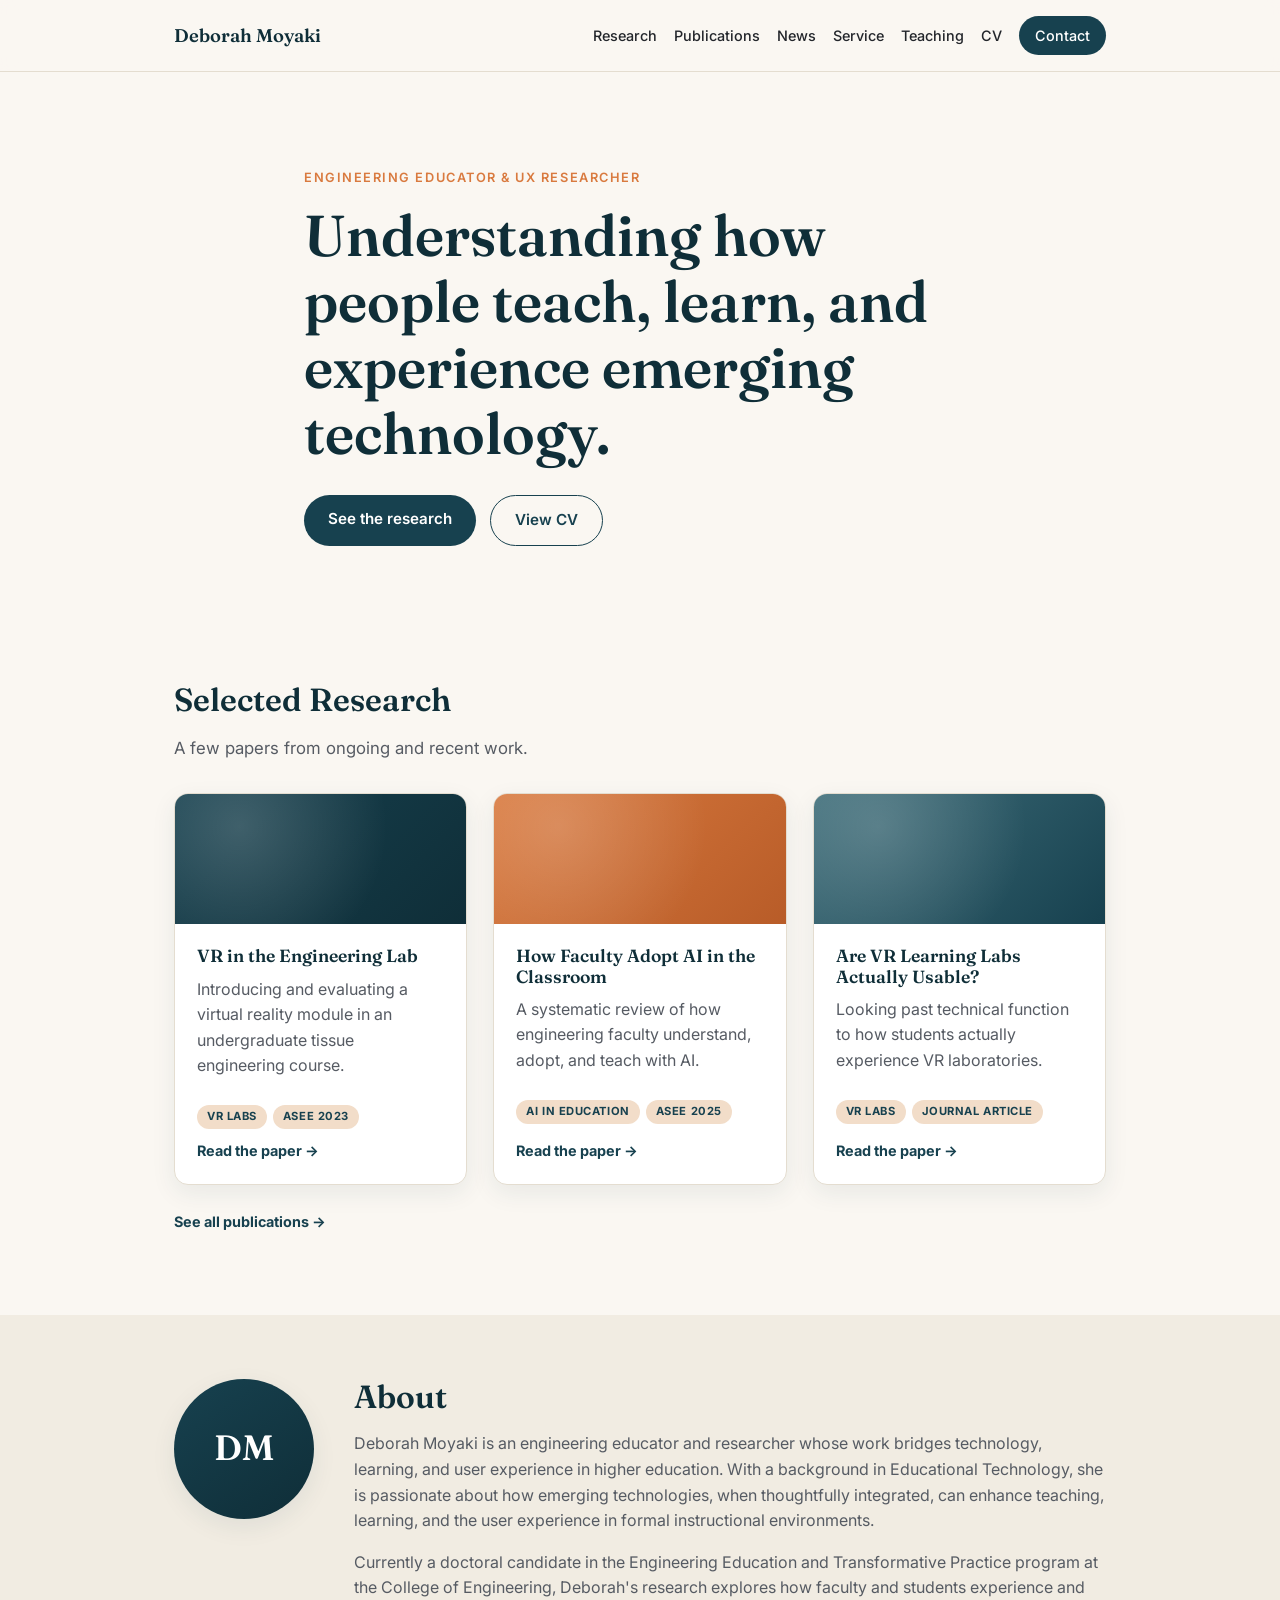
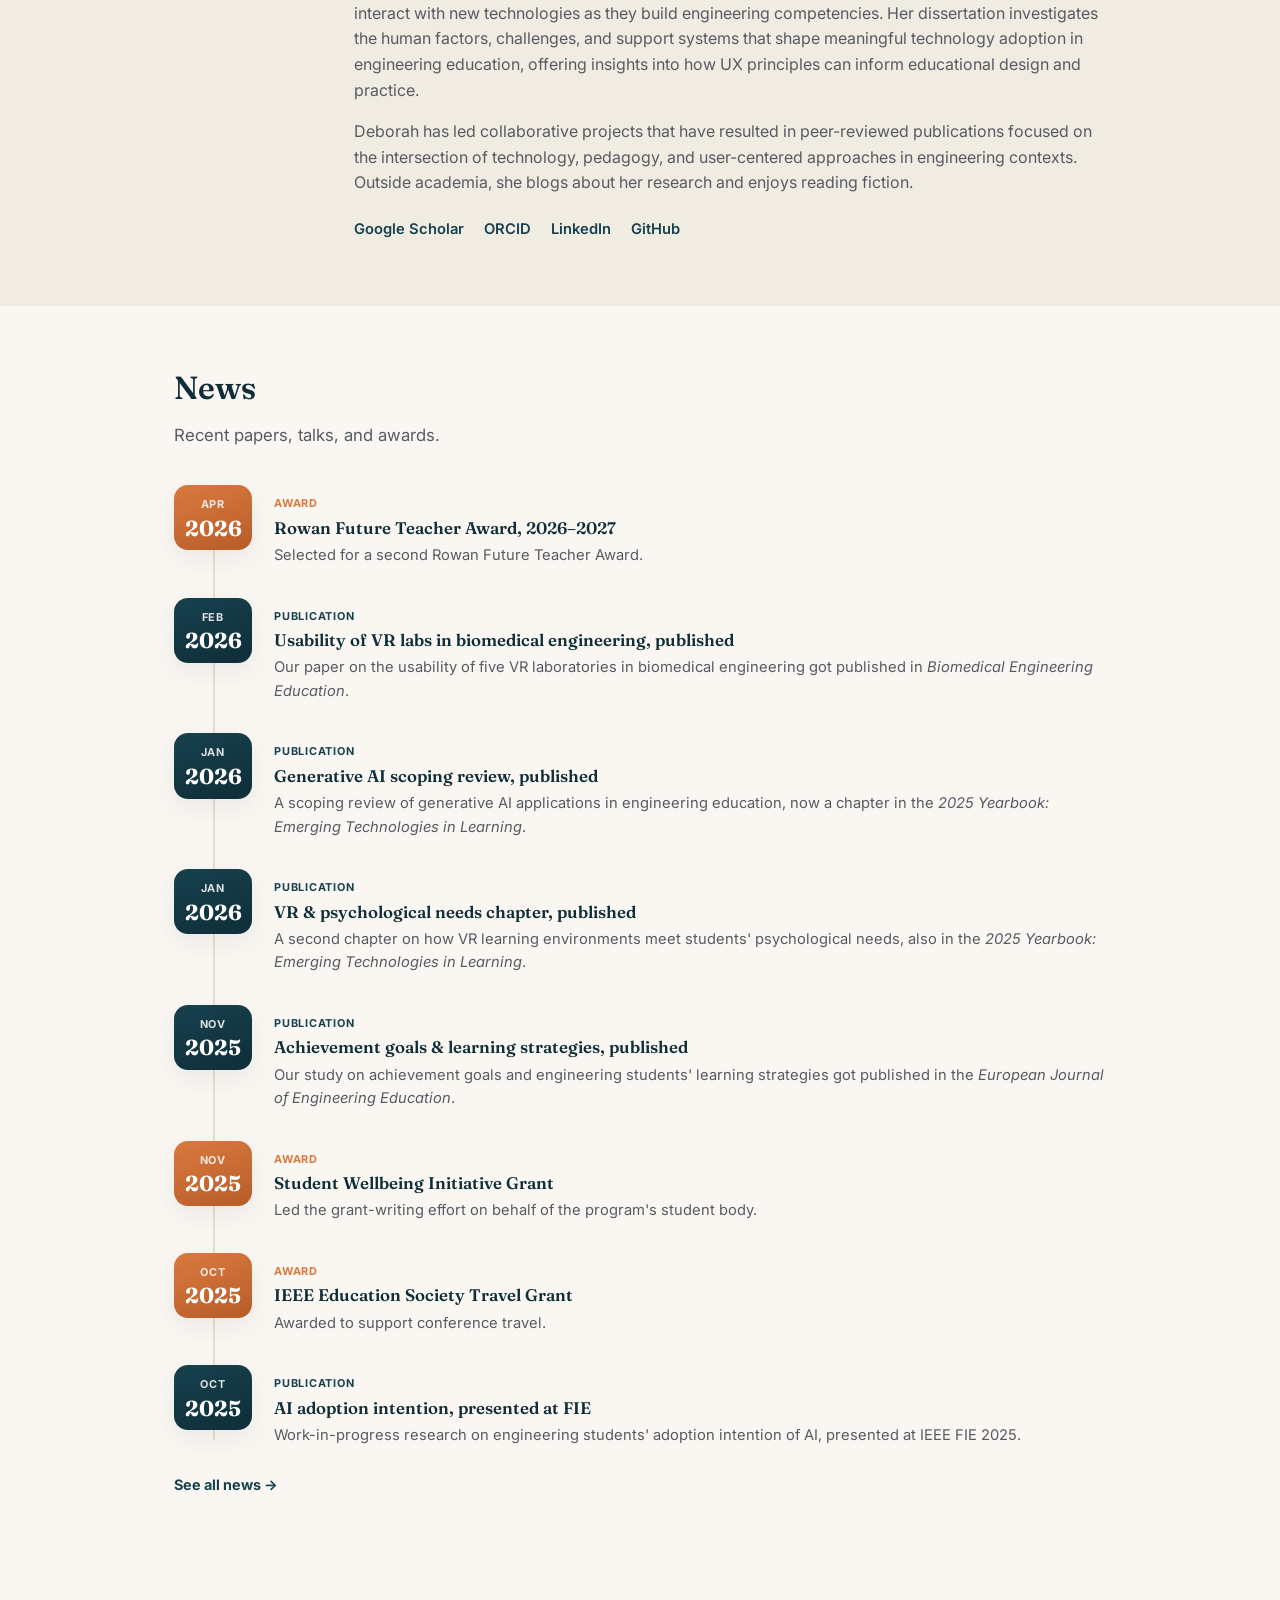
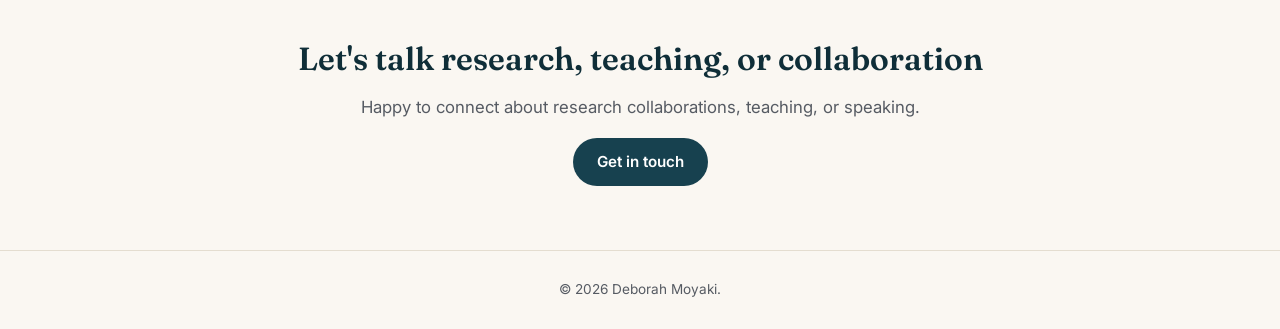
==== index.html @ 632695a2 "webpage" ====
<!DOCTYPE html>
<html lang="en">
<head>
<meta charset="UTF-8">
<meta name="viewport" content="width=device-width, initial-scale=1.0">
<title>Deborah Moyaki: Engineering Educator &amp; UX Researcher</title>
<meta name="description" content="Deborah Moyaki, engineering educator and researcher studying how people learn, teach, and experience technology in engineering education.">
<link rel="icon" href="data:,">
<link rel="preconnect" href="https://fonts.googleapis.com">
<link rel="preconnect" href="https://fonts.gstatic.com" crossorigin>
<link href="https://fonts.googleapis.com/css2?family=Fraunces:opsz,wght@9..144,400;9..144,500;9..144,600;9..144,700&family=Inter:wght@400;500;600&display=swap" rel="stylesheet">
<link rel="stylesheet" href="/assets/css/style.css">
</head>
<body>

<a class="skip-link" href="#main">Skip to content</a>
<div id="site-header"></div>

<main id="main">

  <section class="hero">
    <div class="wrap hero-inner">
      <p class="eyebrow">Engineering Educator &amp; UX Researcher</p>
      <h1>Understanding how people teach, learn, and experience emerging technology.</h1>
      <div class="hero-actions">
        <a class="btn btn-primary" href="/research.html">See the research</a>
        <a class="btn btn-ghost" href="/cv.html">View CV</a>
      </div>
    </div>
  </section>

  <section class="section">
    <div class="wrap">
      <h2>Selected Research</h2>
      <p class="section-lede">A few papers from ongoing and recent work.</p>
      <div class="case-grid">

        <article class="case-card" style="--cover-gradient: linear-gradient(135deg, #17414f, #0f2e38);">
          <div class="case-cover"></div>
          <div class="case-body">
            <h3>VR in the Engineering Lab</h3>
            <p>Introducing and evaluating a virtual reality module in an undergraduate tissue engineering course.</p>
            <div class="case-tags"><span class="case-tag">VR Labs</span><span class="case-tag">ASEE 2023</span></div>
            <a class="case-link" href="https://nemo.asee.org/public/conferences/327/papers/37295/view" target="_blank" rel="noopener">Read the paper &rarr;</a>
          </div>
        </article>

        <article class="case-card" style="--cover-gradient: linear-gradient(135deg, #d97a3f, #b85c28);">
          <div class="case-cover"></div>
          <div class="case-body">
            <h3>How Faculty Adopt AI in the Classroom</h3>
            <p>A systematic review of how engineering faculty understand, adopt, and teach with AI.</p>
            <div class="case-tags"><span class="case-tag">AI in Education</span><span class="case-tag">ASEE 2025</span></div>
            <a class="case-link" href="https://peer.asee.org/systematic-review-of-faculty-adoption-and-implementation-of-artificial-intelligence-in-engineering-education" target="_blank" rel="noopener">Read the paper &rarr;</a>
          </div>
        </article>

        <article class="case-card" style="--cover-gradient: linear-gradient(135deg, #3f6e7a, #17414f);">
          <div class="case-cover"></div>
          <div class="case-body">
            <h3>Are VR Learning Labs Actually Usable?</h3>
            <p>Looking past technical function to how students actually experience VR laboratories.</p>
            <div class="case-tags"><span class="case-tag">VR Labs</span><span class="case-tag">Journal Article</span></div>
            <a class="case-link" href="https://link.springer.com/article/10.1007/s43683-025-00210-9" target="_blank" rel="noopener">Read the paper &rarr;</a>
          </div>
        </article>

      </div>
      <p style="margin-top: 24px;"><a class="case-link" href="/publications.html">See all publications &rarr;</a></p>
    </div>
  </section>

  <section class="section section-alt">
    <div class="wrap about-grid">
      <div class="avatar" aria-hidden="true">DM</div>
      <div>
        <h2>About</h2>
        <p>
          Deborah Moyaki is an engineering educator and researcher whose work bridges technology,
          learning, and user experience in higher education. With a background in Educational
          Technology, she is passionate about how emerging technologies, when thoughtfully
          integrated, can enhance teaching, learning, and the user experience in formal
          instructional environments.
        </p>
        <p>
          Currently a doctoral candidate in the Engineering Education and Transformative Practice
          program at the College of Engineering, Deborah's research explores how faculty and
          students experience and interact with new technologies as they build engineering
          competencies. Her dissertation investigates the human factors, challenges, and support
          systems that shape meaningful technology adoption in engineering education, offering
          insights into how UX principles can inform educational design and practice.
        </p>
        <p>
          Deborah has led collaborative projects that have resulted in peer-reviewed publications
          focused on the intersection of technology, pedagogy, and user-centered approaches in
          engineering contexts. Outside academia, she blogs about her research and enjoys reading
          fiction.
        </p>
        <ul class="link-row">
          <li><a href="#">Google Scholar</a></li>
          <li><a href="#">ORCID</a></li>
          <li><a href="#">LinkedIn</a></li>
          <li><a href="#">GitHub</a></li>
        </ul>
      </div>
    </div>
  </section>

  <section class="section">
    <div class="wrap">
      <h2>News</h2>
      <p class="section-lede">Recent papers, talks, and awards.</p>
      <div class="news-feed">

        <div class="news-item is-award">
          <div class="news-date-badge is-award"><span class="nd-month">Apr</span><span class="nd-year">2026</span></div>
          <div class="news-item-body">
            <span class="news-item-type">Award</span>
            <h3>Rowan Future Teacher Award, 2026–2027</h3>
            <p>Selected for a second Rowan Future Teacher Award.</p>
          </div>
        </div>

        <div class="news-item">
          <div class="news-date-badge"><span class="nd-month">Feb</span><span class="nd-year">2026</span></div>
          <div class="news-item-body">
            <span class="news-item-type">Publication</span>
            <h3>Usability of VR labs in biomedical engineering, published</h3>
            <p>Our paper on the usability of five VR laboratories in biomedical engineering got published in <em>Biomedical Engineering Education</em>.</p>
          </div>
        </div>

        <div class="news-item">
          <div class="news-date-badge"><span class="nd-month">Jan</span><span class="nd-year">2026</span></div>
          <div class="news-item-body">
            <span class="news-item-type">Publication</span>
            <h3>Generative AI scoping review, published</h3>
            <p>A scoping review of generative AI applications in engineering education, now a chapter in the <em>2025 Yearbook: Emerging Technologies in Learning</em>.</p>
          </div>
        </div>

        <div class="news-item">
          <div class="news-date-badge"><span class="nd-month">Jan</span><span class="nd-year">2026</span></div>
          <div class="news-item-body">
            <span class="news-item-type">Publication</span>
            <h3>VR &amp; psychological needs chapter, published</h3>
            <p>A second chapter on how VR learning environments meet students' psychological needs, also in the <em>2025 Yearbook: Emerging Technologies in Learning</em>.</p>
          </div>
        </div>

        <div class="news-item">
          <div class="news-date-badge"><span class="nd-month">Nov</span><span class="nd-year">2025</span></div>
          <div class="news-item-body">
            <span class="news-item-type">Publication</span>
            <h3>Achievement goals &amp; learning strategies, published</h3>
            <p>Our study on achievement goals and engineering students' learning strategies got published in the <em>European Journal of Engineering Education</em>.</p>
          </div>
        </div>

        <div class="news-item is-award">
          <div class="news-date-badge is-award"><span class="nd-month">Nov</span><span class="nd-year">2025</span></div>
          <div class="news-item-body">
            <span class="news-item-type">Award</span>
            <h3>Student Wellbeing Initiative Grant</h3>
            <p>Led the grant-writing effort on behalf of the program's student body.</p>
          </div>
        </div>

        <div class="news-item is-award">
          <div class="news-date-badge is-award"><span class="nd-month">Oct</span><span class="nd-year">2025</span></div>
          <div class="news-item-body">
            <span class="news-item-type">Award</span>
            <h3>IEEE Education Society Travel Grant</h3>
            <p>Awarded to support conference travel.</p>
          </div>
        </div>

        <div class="news-item">
          <div class="news-date-badge"><span class="nd-month">Oct</span><span class="nd-year">2025</span></div>
          <div class="news-item-body">
            <span class="news-item-type">Publication</span>
            <h3>AI adoption intention, presented at FIE</h3>
            <p>Work-in-progress research on engineering students' adoption intention of AI, presented at IEEE FIE 2025.</p>
          </div>
        </div>

      </div>
      <p style="margin-top: 24px;"><a class="case-link" href="/news.html">See all news &rarr;</a></p>
    </div>
  </section>

  <section class="section contact-section">
    <div class="wrap">
      <h2>Let's talk research, teaching, or collaboration</h2>
      <p class="section-lede">Happy to connect about research collaborations, teaching, or speaking.</p>
      <a class="btn btn-primary" href="/contact.html">Get in touch</a>
    </div>
  </section>

</main>

<div id="site-footer"></div>
<script src="/assets/js/main.js"></script>
</body>
</html>
---- assets/css/style.css ----
/* ---------- Tokens ---------- */
:root {
  --ink: #23262b;
  --ink-soft: #565b63;
  --paper: #faf7f2;
  --paper-alt: #f1ece2;
  --line: #e4ddd0;
  --teal: #17414f;
  --teal-deep: #0f2e38;
  --amber: #d97a3f;
  --amber-soft: #f2ddc9;
  --radius: 14px;
  --shadow: 0 8px 24px rgba(23, 65, 79, 0.08);
  --max: 980px;
  --serif: "Fraunces", Georgia, serif;
  --sans: "Inter", -apple-system, BlinkMacSystemFont, "Segoe UI", sans-serif;
}

* { box-sizing: border-box; }
html { scroll-behavior: smooth; }

body {
  margin: 0;
  font-family: var(--sans);
  color: var(--ink);
  background: var(--paper);
  line-height: 1.6;
  -webkit-font-smoothing: antialiased;
}

h1, h2, h3 { font-family: var(--serif); font-weight: 600; line-height: 1.15; margin: 0 0 0.5em; color: var(--teal-deep); }
h2 { font-size: clamp(1.6rem, 2.5vw, 2.1rem); }
h3 { font-size: 1.15rem; }
p { margin: 0 0 1em; color: var(--ink-soft); }
a { color: var(--teal); text-decoration: none; }
a:hover { color: var(--amber); }
code { background: var(--paper-alt); padding: 0.15em 0.4em; border-radius: 4px; font-size: 0.9em; }

.wrap { max-width: var(--max); margin: 0 auto; padding: 0 24px; }

.skip-link {
  position: absolute; left: -999px; top: 0;
  background: var(--teal); color: #fff; padding: 10px 16px; border-radius: 0 0 8px 0; z-index: 200;
}
.skip-link:focus { left: 0; }

/* ---------- Header ---------- */
.site-header {
  position: sticky; top: 0; z-index: 100;
  background: rgba(250, 247, 242, 0.9);
  backdrop-filter: blur(8px);
  border-bottom: 1px solid var(--line);
}
.header-inner { display: flex; align-items: center; justify-content: space-between; padding: 16px 24px; }
.brand { font-family: var(--serif); font-weight: 600; font-size: 1.15rem; color: var(--teal-deep); }
.site-nav { display: flex; align-items: center; gap: 17px; }
.site-nav a { font-size: 0.9rem; color: var(--ink); font-weight: 500; white-space: nowrap; }
.site-nav a:hover { color: var(--amber); }
.nav-cta {
  background: var(--teal); color: #fff !important; padding: 8px 16px; border-radius: 999px;
}
.nav-cta:hover { background: var(--amber); }

.nav-toggle {
  display: none; flex-direction: column; justify-content: center; gap: 5px;
  width: 38px; height: 38px; background: none; border: none; cursor: pointer;
}
.nav-toggle span { display: block; width: 100%; height: 2px; background: var(--teal-deep); border-radius: 2px; }

/* ---------- Hero ---------- */
.hero { padding: 96px 0 72px; }
.hero-inner { max-width: 720px; }
.eyebrow {
  text-transform: uppercase; letter-spacing: 0.12em; font-size: 0.8rem; font-weight: 600;
  color: var(--amber); margin: 0 0 14px;
}
.hero h1 { font-size: clamp(2.4rem, 6vw, 3.6rem); margin-bottom: 18px; }
.hero-lede { font-size: 1.15rem; max-width: 60ch; }
.hero-actions { display: flex; gap: 14px; margin-top: 28px; flex-wrap: wrap; }

.btn {
  display: inline-block; padding: 12px 24px; border-radius: 999px; font-weight: 600;
  font-size: 0.95rem; transition: transform 0.15s ease, background 0.15s ease, color 0.15s ease;
}
.btn-primary { background: var(--teal); color: #fff !important; }
.btn-primary:hover { background: var(--amber); transform: translateY(-1px); }
.btn-ghost { border: 1.5px solid var(--teal); color: var(--teal) !important; }
.btn-ghost:hover { background: var(--teal); color: #fff !important; }

/* ---------- Sections ---------- */
.section { padding: 64px 0; }
.section-alt { background: var(--paper-alt); }
.section-lede { max-width: 60ch; font-size: 1.05rem; }

.about-grid { display: grid; grid-template-columns: 140px 1fr; gap: 40px; align-items: start; }
.avatar {
  width: 140px; height: 140px; border-radius: 50%;
  background: linear-gradient(145deg, var(--teal), var(--teal-deep));
  color: #fff; font-family: var(--serif); font-size: 2.2rem; font-weight: 600;
  display: flex; align-items: center; justify-content: center;
  box-shadow: var(--shadow);
}
.link-row { list-style: none; padding: 0; margin: 20px 0 0; display: flex; gap: 20px; flex-wrap: wrap; }
.link-row a { font-weight: 600; font-size: 0.92rem; }

.card-grid {
  display: grid; grid-template-columns: repeat(auto-fit, minmax(230px, 1fr)); gap: 20px; margin-top: 32px;
}
.card {
  background: #fff; border: 1px solid var(--line); border-radius: var(--radius);
  padding: 24px; box-shadow: var(--shadow);
  opacity: 0; transform: translateY(14px); transition: opacity 0.5s ease, transform 0.5s ease;
}
.card.in-view { opacity: 1; transform: translateY(0); }
.card p { margin-bottom: 0; font-size: 0.95rem; }

/* ---------- Publications (clean, text-first list, grouped by year/type) ---------- */
.scholar-link-bar {
  display: flex; align-items: center; justify-content: space-between; gap: 16px; flex-wrap: wrap;
  background: var(--paper-alt); border-radius: var(--radius); padding: 18px 24px; margin-bottom: 8px;
}
.scholar-link-bar p { margin: 0; font-size: 0.92rem; }

.pub-year { margin-top: 52px; }
.pub-year:first-child { margin-top: 0; }
.pub-year > h2 {
  font-size: 1.5rem; border-bottom: 2px solid var(--line); padding-bottom: 10px; margin-bottom: 6px;
}

.pub-type h3 {
  font-size: 0.82rem; text-transform: uppercase; letter-spacing: 0.07em; color: var(--teal);
  font-family: var(--sans); font-weight: 700; margin: 28px 0 4px;
}

.pub-list { list-style: none; padding: 0; margin: 0; }
.pub-entry { padding: 16px 0; border-bottom: 1px solid var(--line); }
.pub-entry:last-child { border-bottom: none; }
.pub-title { font-weight: 700; color: var(--ink); margin: 0 0 4px; font-size: 1rem; line-height: 1.4; }
.pub-authors { font-size: 0.92rem; color: var(--ink-soft); margin: 0 0 2px; }
.pub-authors strong { color: var(--teal-deep); }
.pub-venue { font-size: 0.9rem; font-style: italic; color: var(--ink-soft); margin: 0 0 10px; }

.read-paper-btn {
  display: inline-flex; align-items: center; gap: 6px; font-size: 0.8rem; font-weight: 700;
  color: var(--teal); border: 1.5px solid var(--teal); border-radius: 999px; padding: 5px 14px 5px 12px;
  transition: background 0.15s ease, color 0.15s ease;
}
.read-paper-btn svg { width: 12px; height: 12px; stroke: currentColor; flex-shrink: 0; }
.read-paper-btn:hover { background: var(--teal); color: #fff !important; }

.news-list { list-style: none; padding: 0; margin: 24px 0 0; display: flex; flex-direction: column; gap: 14px; }
.news-list li { padding-left: 0; color: var(--ink-soft); }
.news-date { font-weight: 700; color: var(--teal); margin-right: 10px; }

/* ---------- Fancy news feed (timeline with date badges) ---------- */
.news-feed { position: relative; display: flex; flex-direction: column; gap: 30px; margin-top: 36px; }
.news-feed::before {
  content: ""; position: absolute; left: 39px; top: 8px; bottom: 8px; width: 2px;
  background: var(--line); z-index: 0;
}
.news-item {
  position: relative; z-index: 1; display: flex; gap: 22px; align-items: flex-start;
  opacity: 0; transform: translateY(14px); transition: opacity 0.5s ease, transform 0.5s ease;
}
.news-item.in-view { opacity: 1; transform: translateY(0); }

.news-date-badge {
  position: relative; z-index: 2; flex: 0 0 auto; width: 78px; text-align: center;
  border-radius: 14px; padding: 11px 4px 10px; box-shadow: var(--shadow);
  background: linear-gradient(160deg, var(--teal), var(--teal-deep));
}
.news-date-badge.is-award { background: linear-gradient(160deg, var(--amber), #b85c28); }
.nd-month {
  display: block; font-family: var(--sans); font-size: 0.68rem; text-transform: uppercase;
  letter-spacing: 0.09em; font-weight: 700; color: rgba(255,255,255,0.85);
}
.nd-year {
  display: block; font-family: var(--serif); font-size: 1.35rem; font-weight: 700;
  line-height: 1.1; margin-top: 3px; color: #fff;
}

.news-item-body { padding-top: 4px; }
.news-item-type {
  display: inline-block; font-size: 0.68rem; text-transform: uppercase; letter-spacing: 0.07em;
  font-weight: 700; margin-bottom: 6px; color: var(--teal);
}
.news-item.is-award .news-item-type { color: var(--amber); }
.news-item-body h3 { margin: 0 0 6px; font-size: 1.05rem; }
.news-item-body p { margin: 0; font-size: 0.92rem; }

@media (max-width: 560px) {
  .news-feed::before { left: 29px; }
  .news-date-badge { width: 58px; padding: 8px 2px; }
  .nd-year { font-size: 1.05rem; }
  .nd-month { font-size: 0.6rem; }
  .news-item { gap: 14px; }
}

.cv-inner { display: flex; align-items: center; justify-content: space-between; gap: 24px; flex-wrap: wrap; }
.cv-inner h2, .cv-inner p { margin-bottom: 0; }

.contact-section { text-align: center; }
.contact-section .section-lede { margin-left: auto; margin-right: auto; }

/* ---------- Footer ---------- */
.site-footer { border-top: 1px solid var(--line); padding: 28px 0; }
.footer-inner p { margin: 0; font-size: 0.85rem; color: var(--ink-soft); text-align: center; }

/* ---------- Header/footer mount points (reserve space to avoid layout jump) ---------- */
#site-header { min-height: 69px; }

/* ---------- Active nav link ---------- */
.site-nav a.active { color: var(--amber); }

/* ---------- Interior page hero ---------- */
.page-hero { padding: 64px 0 8px; }
.page-hero h1 { font-size: clamp(2rem, 5vw, 2.7rem); margin-bottom: 14px; }
.page-hero .section-lede { font-size: 1.08rem; }

/* ---------- Tag filter bar ---------- */
.tag-filter-bar { display: flex; flex-wrap: wrap; gap: 10px; margin: 28px 0 4px; }
.tag-pill {
  border: 1px solid var(--line); background: #fff; padding: 7px 16px; border-radius: 999px;
  font-size: 0.85rem; font-weight: 600; color: var(--ink-soft); cursor: pointer;
  transition: border-color 0.15s ease, color 0.15s ease, background 0.15s ease;
  font-family: var(--sans);
}
.tag-pill:hover { border-color: var(--teal); color: var(--teal); }
.tag-pill.active { background: var(--teal); border-color: var(--teal); color: #fff; }

/* ---------- Case study cards ---------- */
.case-grid { display: grid; grid-template-columns: repeat(auto-fit, minmax(270px, 1fr)); gap: 26px; margin-top: 32px; }
.case-card {
  background: #fff; border: 1px solid var(--line); border-radius: var(--radius); overflow: hidden;
  box-shadow: var(--shadow); display: flex; flex-direction: column;
  opacity: 0; transform: translateY(14px); transition: opacity 0.5s ease, transform 0.5s ease;
}
.case-card.in-view { opacity: 1; transform: translateY(0); }
.case-card.is-hidden { display: none; }
.case-cover {
  height: 130px; position: relative;
  background: var(--cover-gradient, linear-gradient(135deg, var(--teal), var(--teal-deep)));
}
.case-cover::after {
  content: ""; position: absolute; inset: 0;
  background-image: radial-gradient(circle at 22% 25%, rgba(255,255,255,0.18), transparent 60%);
}
.case-body { padding: 22px; display: flex; flex-direction: column; gap: 10px; flex: 1; }
.case-body h3 { margin-bottom: 0; font-size: 1.1rem; }
.case-tags { display: flex; flex-wrap: wrap; gap: 6px; }
.case-tag {
  font-size: 0.7rem; font-weight: 700; text-transform: uppercase; letter-spacing: 0.05em;
  background: var(--amber-soft); color: var(--teal); padding: 3px 10px; border-radius: 999px;
}
.case-link { margin-top: auto; font-weight: 700; font-size: 0.9rem; }

/* ---------- Case study detail page ---------- */
.case-hero { padding: 56px 0 0; }
.case-hero .case-subtitle { font-size: 1.1rem; max-width: 65ch; }
.meta-grid {
  display: grid; grid-template-columns: repeat(auto-fit, minmax(140px, 1fr)); gap: 20px;
  margin-top: 28px; padding: 24px; background: var(--paper-alt); border-radius: var(--radius);
}
.meta-item h4 {
  margin: 0 0 4px; font-size: 0.7rem; text-transform: uppercase; letter-spacing: 0.06em;
  color: var(--teal); font-family: var(--sans); font-weight: 700;
}
.meta-item p { margin: 0; font-size: 0.92rem; color: var(--ink); }

.case-section { padding: 44px 0; border-bottom: 1px solid var(--line); }
.case-section:last-of-type { border-bottom: none; }
.case-section h2 { font-size: 1.4rem; }

.process-steps { display: flex; flex-wrap: wrap; gap: 24px; margin-top: 28px; }
.process-step { flex: 1 1 180px; }
.process-step .step-num {
  width: 34px; height: 34px; border-radius: 50%; background: var(--teal); color: #fff;
  display: flex; align-items: center; justify-content: center; font-weight: 700;
  font-family: var(--serif); margin-bottom: 12px; font-size: 0.95rem;
}
.process-step h4 { margin: 0 0 6px; font-size: 0.95rem; color: var(--teal-deep); }
.process-step p { font-size: 0.88rem; margin-bottom: 0; }

.findings-list { display: flex; flex-direction: column; gap: 14px; margin-top: 22px; }
.finding {
  display: flex; gap: 16px; align-items: flex-start; background: #fff; border: 1px solid var(--line);
  border-left: 4px solid var(--amber); border-radius: 10px; padding: 16px 20px;
}
.finding .finding-num { font-family: var(--serif); font-weight: 700; color: var(--amber); font-size: 1.25rem; line-height: 1.3; }
.finding p { margin: 0; }

.case-nav { display: flex; justify-content: space-between; align-items: center; padding: 32px 0; flex-wrap: wrap; gap: 12px; }

/* ---------- About: principles & timeline ---------- */
.principle-grid { display: grid; grid-template-columns: repeat(auto-fit, minmax(220px, 1fr)); gap: 26px; margin-top: 28px; }
.principle-accent {
  width: 34px; height: 6px; border-radius: 999px;
  background: linear-gradient(90deg, var(--teal), var(--amber));
  box-shadow: 0 3px 8px rgba(217, 122, 63, 0.3);
  margin-bottom: 16px;
}
.principle h3 { font-size: 1.05rem; margin-bottom: 0; }
.principle p { font-size: 0.92rem; margin-bottom: 0; }

.timeline { display: flex; flex-direction: column; gap: 0; margin-top: 22px; border-left: 2px solid var(--line); padding-left: 26px; }
.timeline-item { position: relative; padding-bottom: 28px; }
.timeline-item::before {
  content: ""; position: absolute; left: -31px; top: 4px; width: 10px; height: 10px;
  border-radius: 50%; background: var(--amber); border: 2px solid var(--paper);
}
.timeline-item:last-child { padding-bottom: 0; }
.tl-date { font-size: 0.78rem; font-weight: 700; color: var(--teal); text-transform: uppercase; letter-spacing: 0.05em; }
.timeline-item h4 { margin: 6px 0 4px; }
.timeline-item p { margin: 0; font-size: 0.92rem; }

/* ---------- CV page ---------- */
.cv-download-bar {
  display: flex; align-items: center; justify-content: space-between; gap: 20px; flex-wrap: wrap;
  background: var(--paper-alt); border-radius: var(--radius); padding: 24px 28px; margin-bottom: 8px;
}
.cv-download-bar p { margin: 0; }
.skills-row { display: flex; flex-wrap: wrap; gap: 8px; margin-top: 16px; }
.skill-pill { background: var(--paper-alt); color: var(--teal-deep); font-size: 0.85rem; font-weight: 600; padding: 6px 14px; border-radius: 999px; }

/* ---------- Responsive ---------- */
@media (max-width: 760px) {
  .about-grid { grid-template-columns: 1fr; text-align: left; }
  .avatar { width: 96px; height: 96px; font-size: 1.6rem; }

  .nav-toggle { display: flex; }
  .site-nav {
    position: absolute; top: 100%; left: 0; right: 0;
    background: var(--paper); border-bottom: 1px solid var(--line);
    flex-direction: column; align-items: flex-start; gap: 0;
    max-height: 0; overflow: hidden; transition: max-height 0.25s ease;
  }
  .site-nav.open { max-height: 400px; }
  .site-nav a { width: 100%; padding: 14px 24px; border-bottom: 1px solid var(--line); }
  .nav-cta { border-radius: 0; text-align: center; }

  .hero { padding: 64px 0 48px; }
  .cv-inner { flex-direction: column; align-items: flex-start; }
}
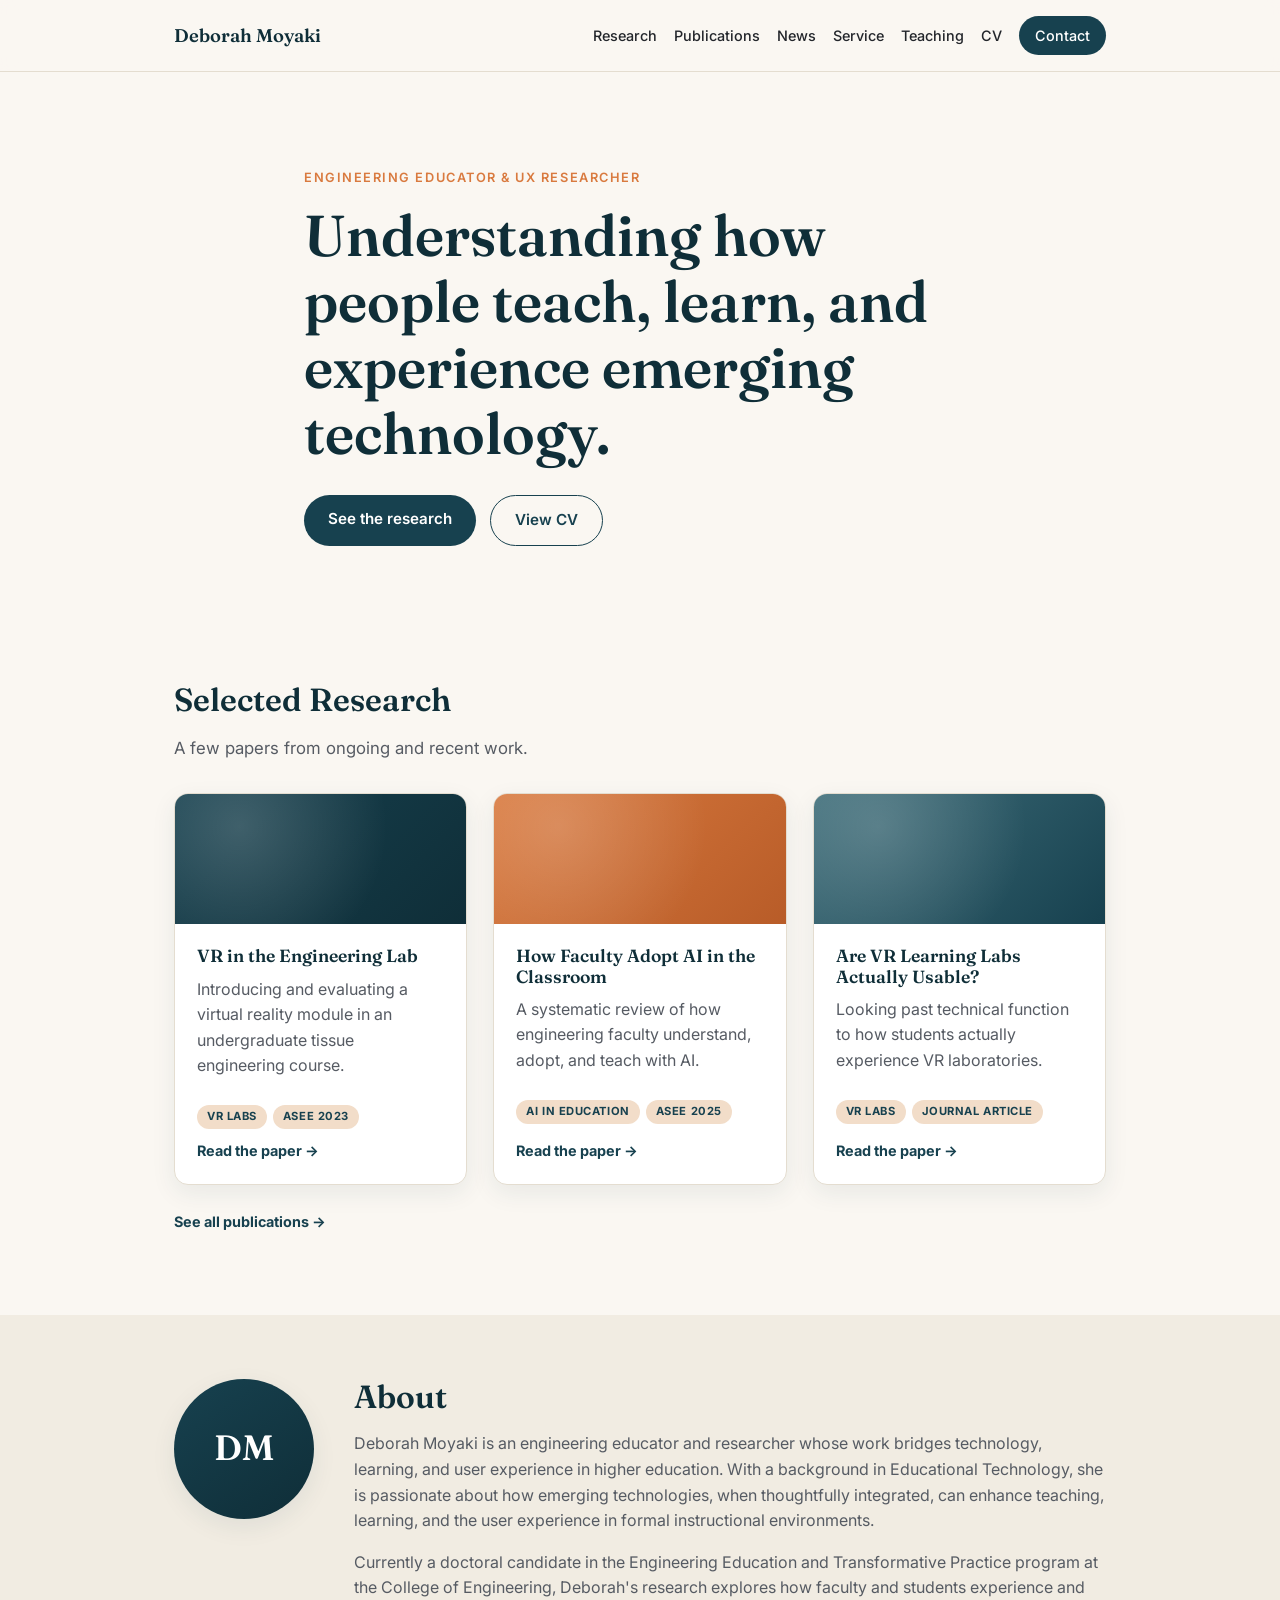
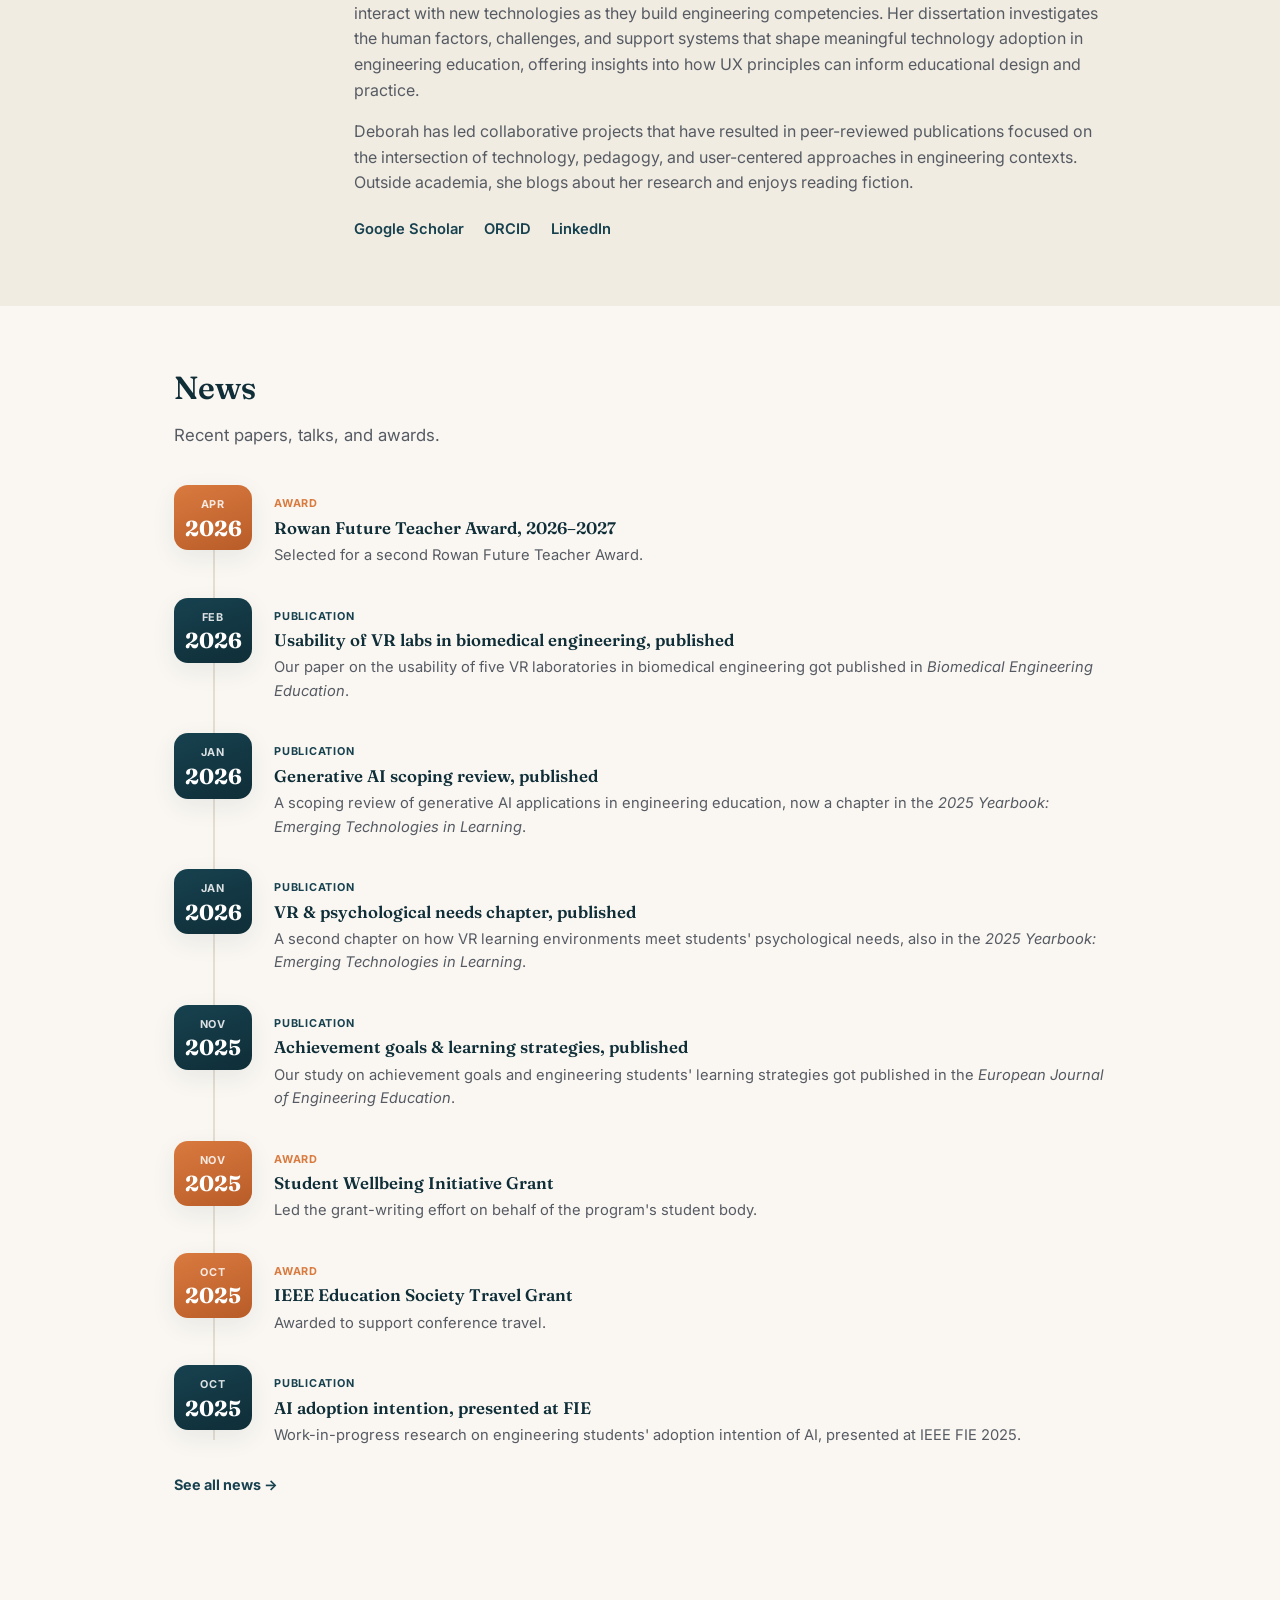
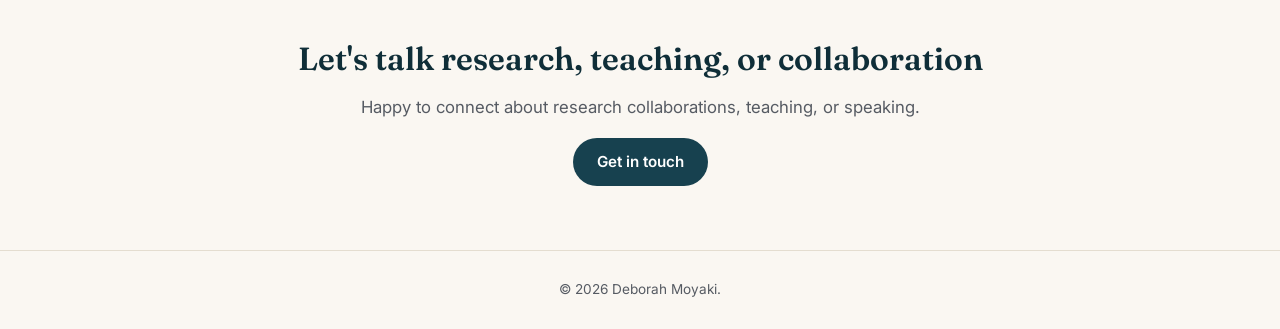
==== commit 4be8928f: "new" ====
--- a/index.html
+++ b/index.html
@@ -97,10 +97,9 @@
           fiction.
         </p>
         <ul class="link-row">
-          <li><a href="#">Google Scholar</a></li>
-          <li><a href="#">ORCID</a></li>
-          <li><a href="#">LinkedIn</a></li>
-          <li><a href="#">GitHub</a></li>
+          <li><a href="https://scholar.google.com/citations?user=aR3IIAMAAAAJ&amp;hl=en&amp;inst=2365059173406736517&amp;oi=ao" target="_blank" rel="noopener">Google Scholar</a></li>
+          <li><a href="https://orcid.org/0009-0005-7441-0306" target="_blank" rel="noopener">ORCID</a></li>
+          <li><a href="https://www.linkedin.com/in/deborahmoyaki" target="_blank" rel="noopener">LinkedIn</a></li>
         </ul>
       </div>
     </div>
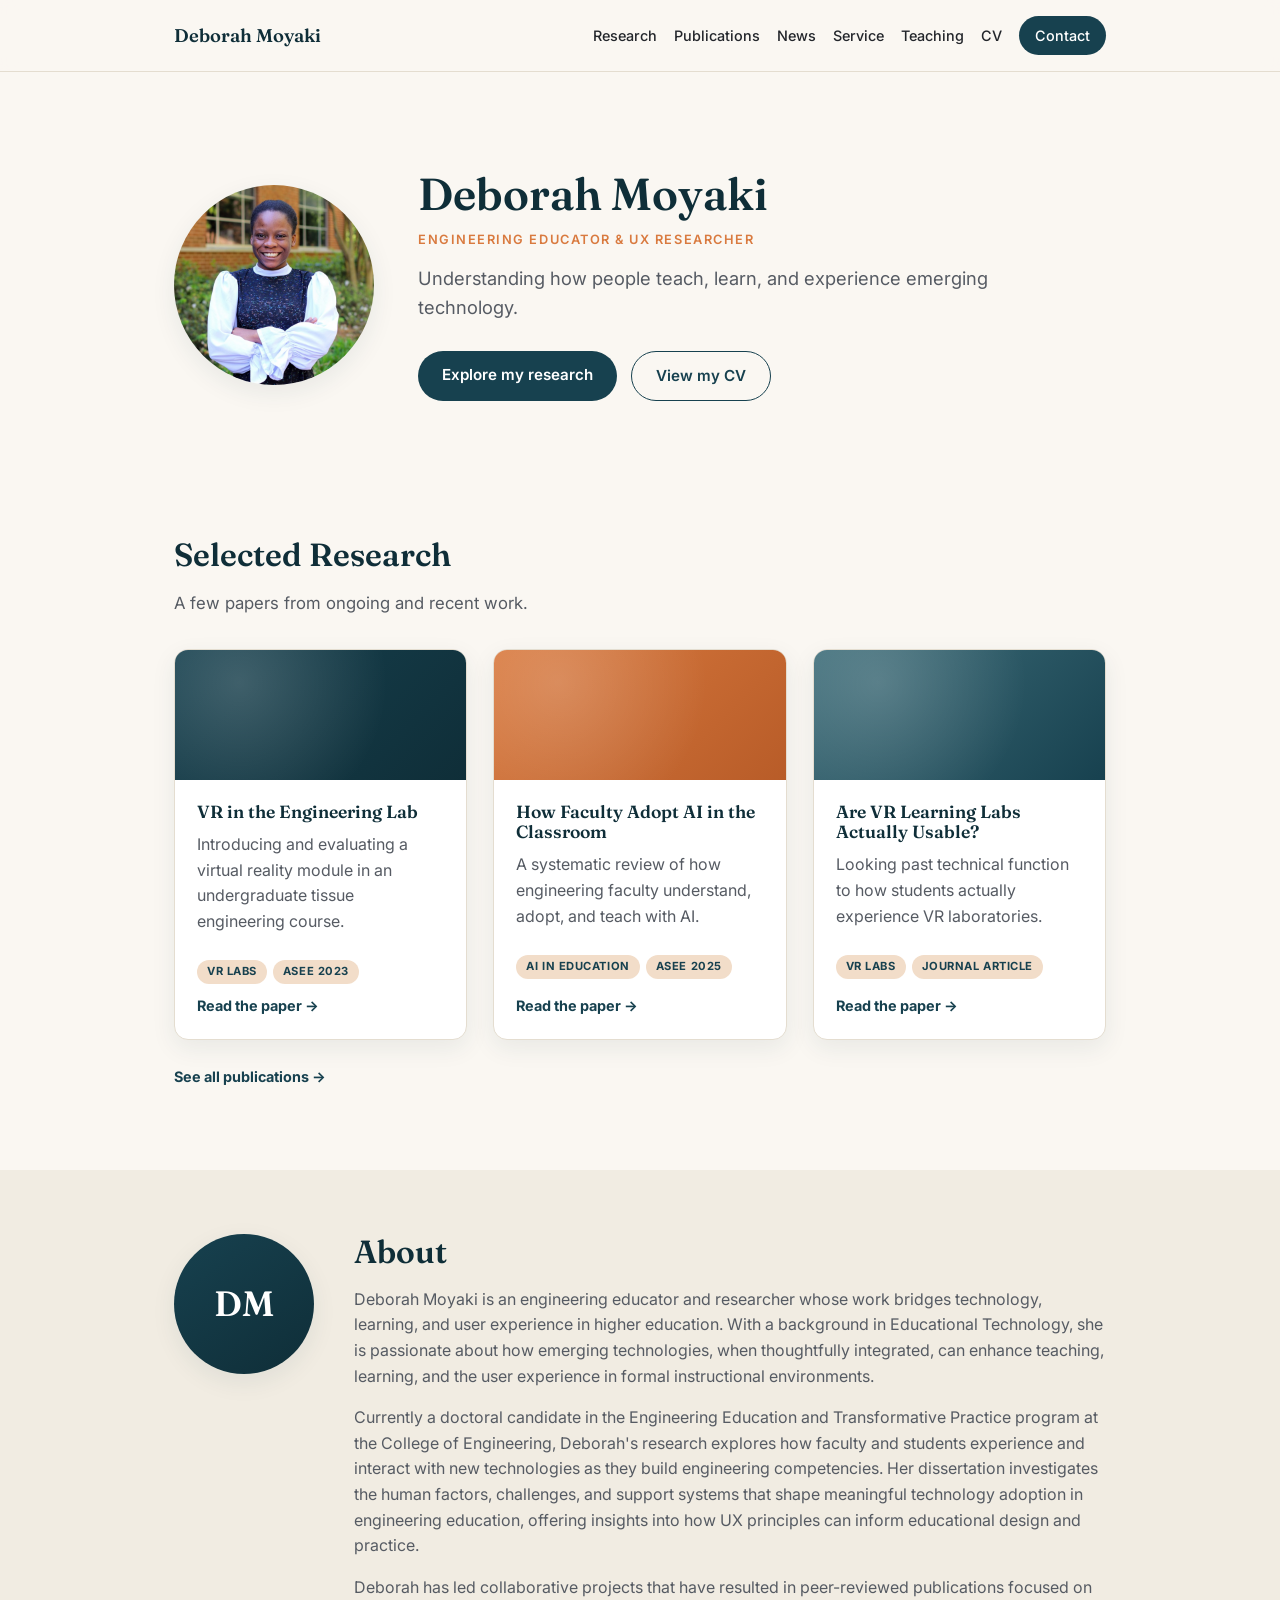
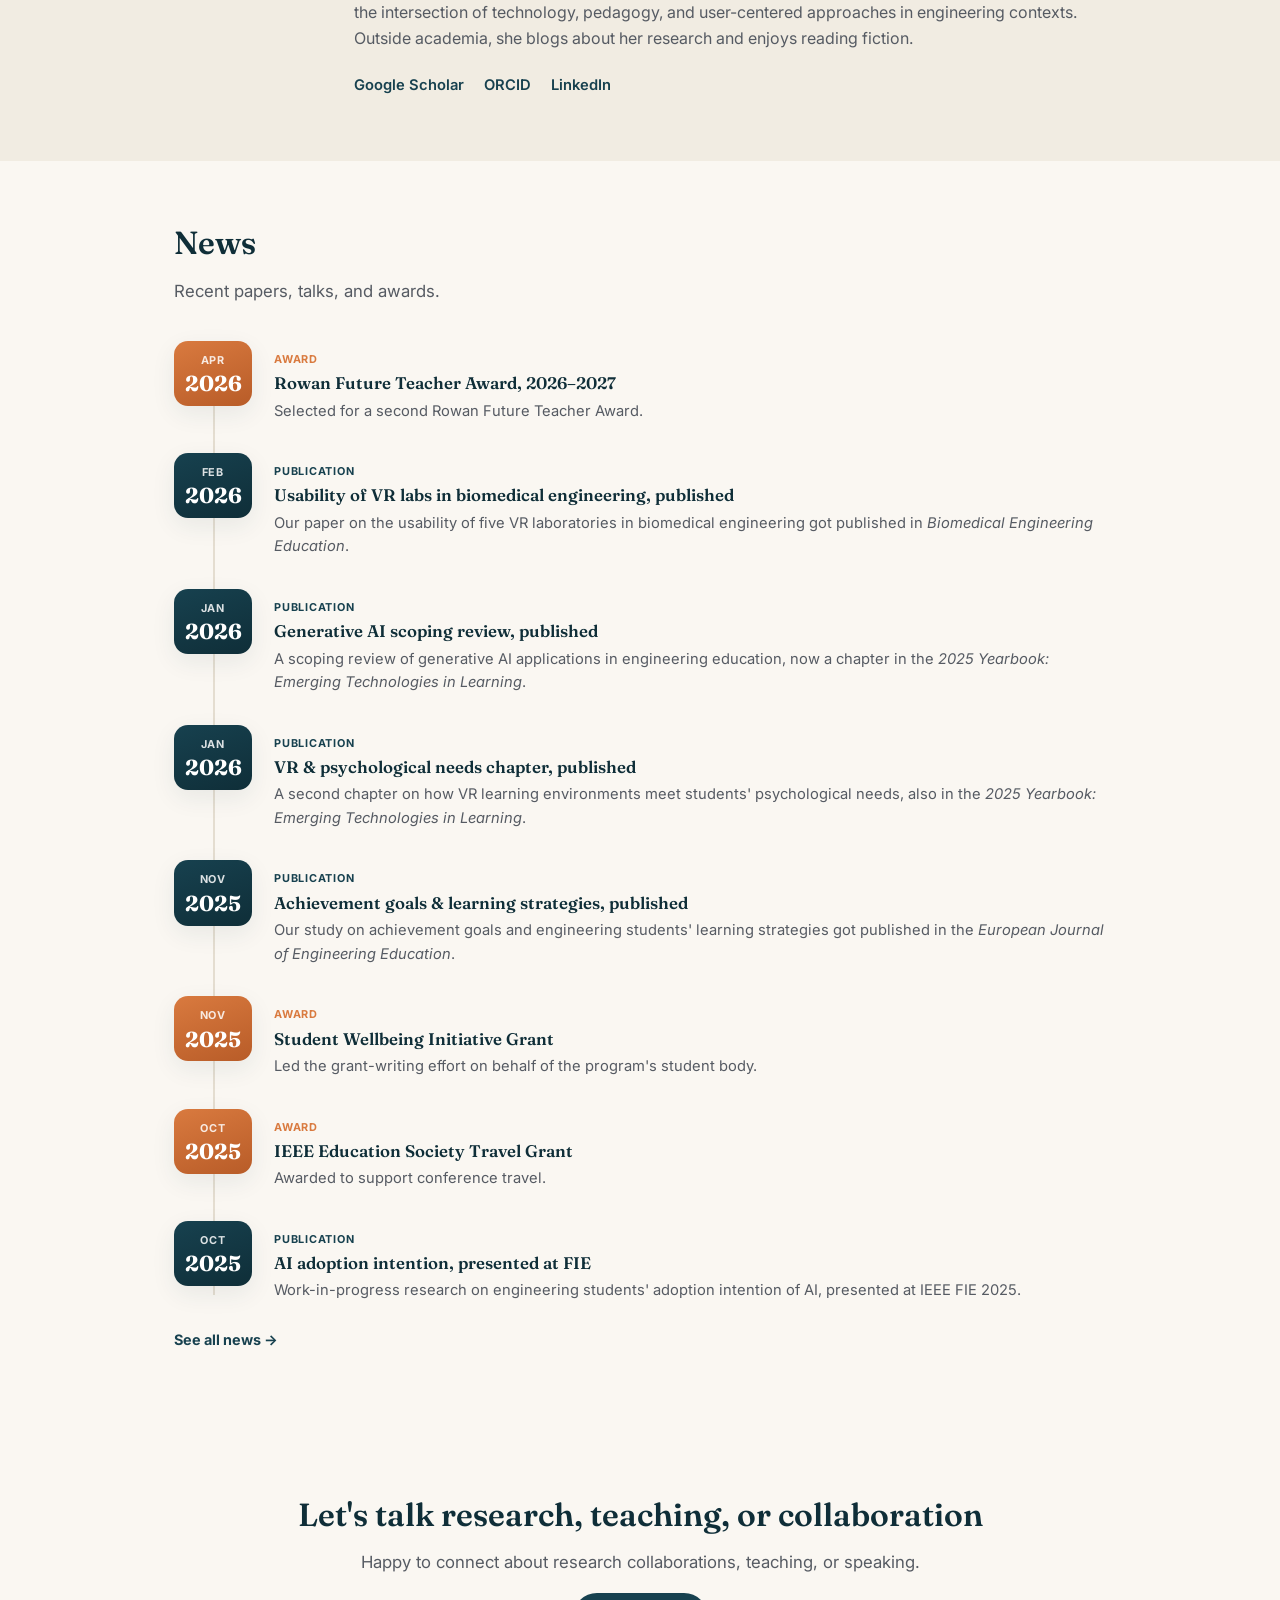
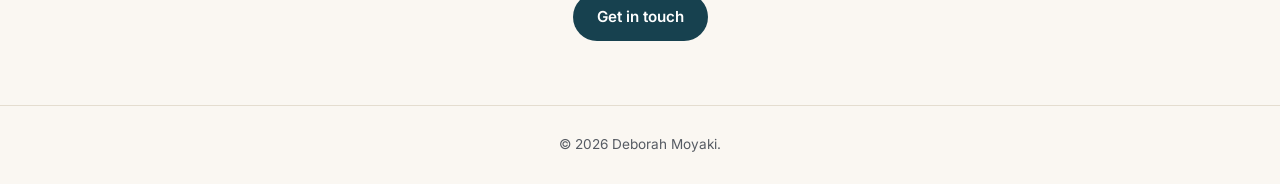
==== commit 30f7564d: "updated" ====
--- a/index.html
+++ b/index.html
@@ -19,12 +19,16 @@
 <main id="main">
 
   <section class="hero">
-    <div class="wrap hero-inner">
-      <p class="eyebrow">Engineering Educator &amp; UX Researcher</p>
-      <h1>Understanding how people teach, learn, and experience emerging technology.</h1>
-      <div class="hero-actions">
-        <a class="btn btn-primary" href="/research.html">See the research</a>
-        <a class="btn btn-ghost" href="/cv.html">View CV</a>
+    <div class="wrap hero-grid">
+      <img class="hero-photo" src="/assets/img/deborah-moyaki.jpg" alt="Portrait of Deborah Moyaki">
+      <div class="hero-inner">
+        <h1 class="hero-name">Deborah Moyaki</h1>
+        <p class="eyebrow">Engineering Educator &amp; UX Researcher</p>
+        <p class="hero-lede">Understanding how people teach, learn, and experience emerging technology.</p>
+        <div class="hero-actions">
+          <a class="btn btn-primary" href="/research.html">Explore my research</a>
+          <a class="btn btn-ghost" href="/cv.html">View my CV</a>
+        </div>
       </div>
     </div>
   </section>
--- a/assets/css/style.css
+++ b/assets/css/style.css
@@ -69,12 +69,17 @@
 
 /* ---------- Hero ---------- */
 .hero { padding: 96px 0 72px; }
-.hero-inner { max-width: 720px; }
+.hero-grid { display: grid; grid-template-columns: 200px 1fr; gap: 44px; align-items: center; }
+.hero-photo {
+  width: 200px; height: 200px; border-radius: 50%; object-fit: cover;
+  box-shadow: var(--shadow);
+}
+.hero-inner { max-width: 620px; }
+.hero-name { font-size: clamp(2rem, 4.4vw, 2.8rem); margin-bottom: 10px; }
 .eyebrow {
   text-transform: uppercase; letter-spacing: 0.12em; font-size: 0.8rem; font-weight: 600;
   color: var(--amber); margin: 0 0 14px;
 }
-.hero h1 { font-size: clamp(2.4rem, 6vw, 3.6rem); margin-bottom: 18px; }
 .hero-lede { font-size: 1.15rem; max-width: 60ch; }
 .hero-actions { display: flex; gap: 14px; margin-top: 28px; flex-wrap: wrap; }
 
@@ -139,6 +144,7 @@
 .pub-authors { font-size: 0.92rem; color: var(--ink-soft); margin: 0 0 2px; }
 .pub-authors strong { color: var(--teal-deep); }
 .pub-venue { font-size: 0.9rem; font-style: italic; color: var(--ink-soft); margin: 0 0 10px; }
+.pub-tags { margin: -4px 0 10px; }
 
 .read-paper-btn {
   display: inline-flex; align-items: center; gap: 6px; font-size: 0.8rem; font-weight: 700;
@@ -326,6 +332,11 @@
 @media (max-width: 760px) {
   .about-grid { grid-template-columns: 1fr; text-align: left; }
   .avatar { width: 96px; height: 96px; font-size: 1.6rem; }
+
+  .hero-grid { grid-template-columns: 1fr; text-align: center; justify-items: center; }
+  .hero-photo { width: 140px; height: 140px; }
+  .hero-lede { margin-left: auto; margin-right: auto; }
+  .hero-actions { justify-content: center; }
 
   .nav-toggle { display: flex; }
   .site-nav {
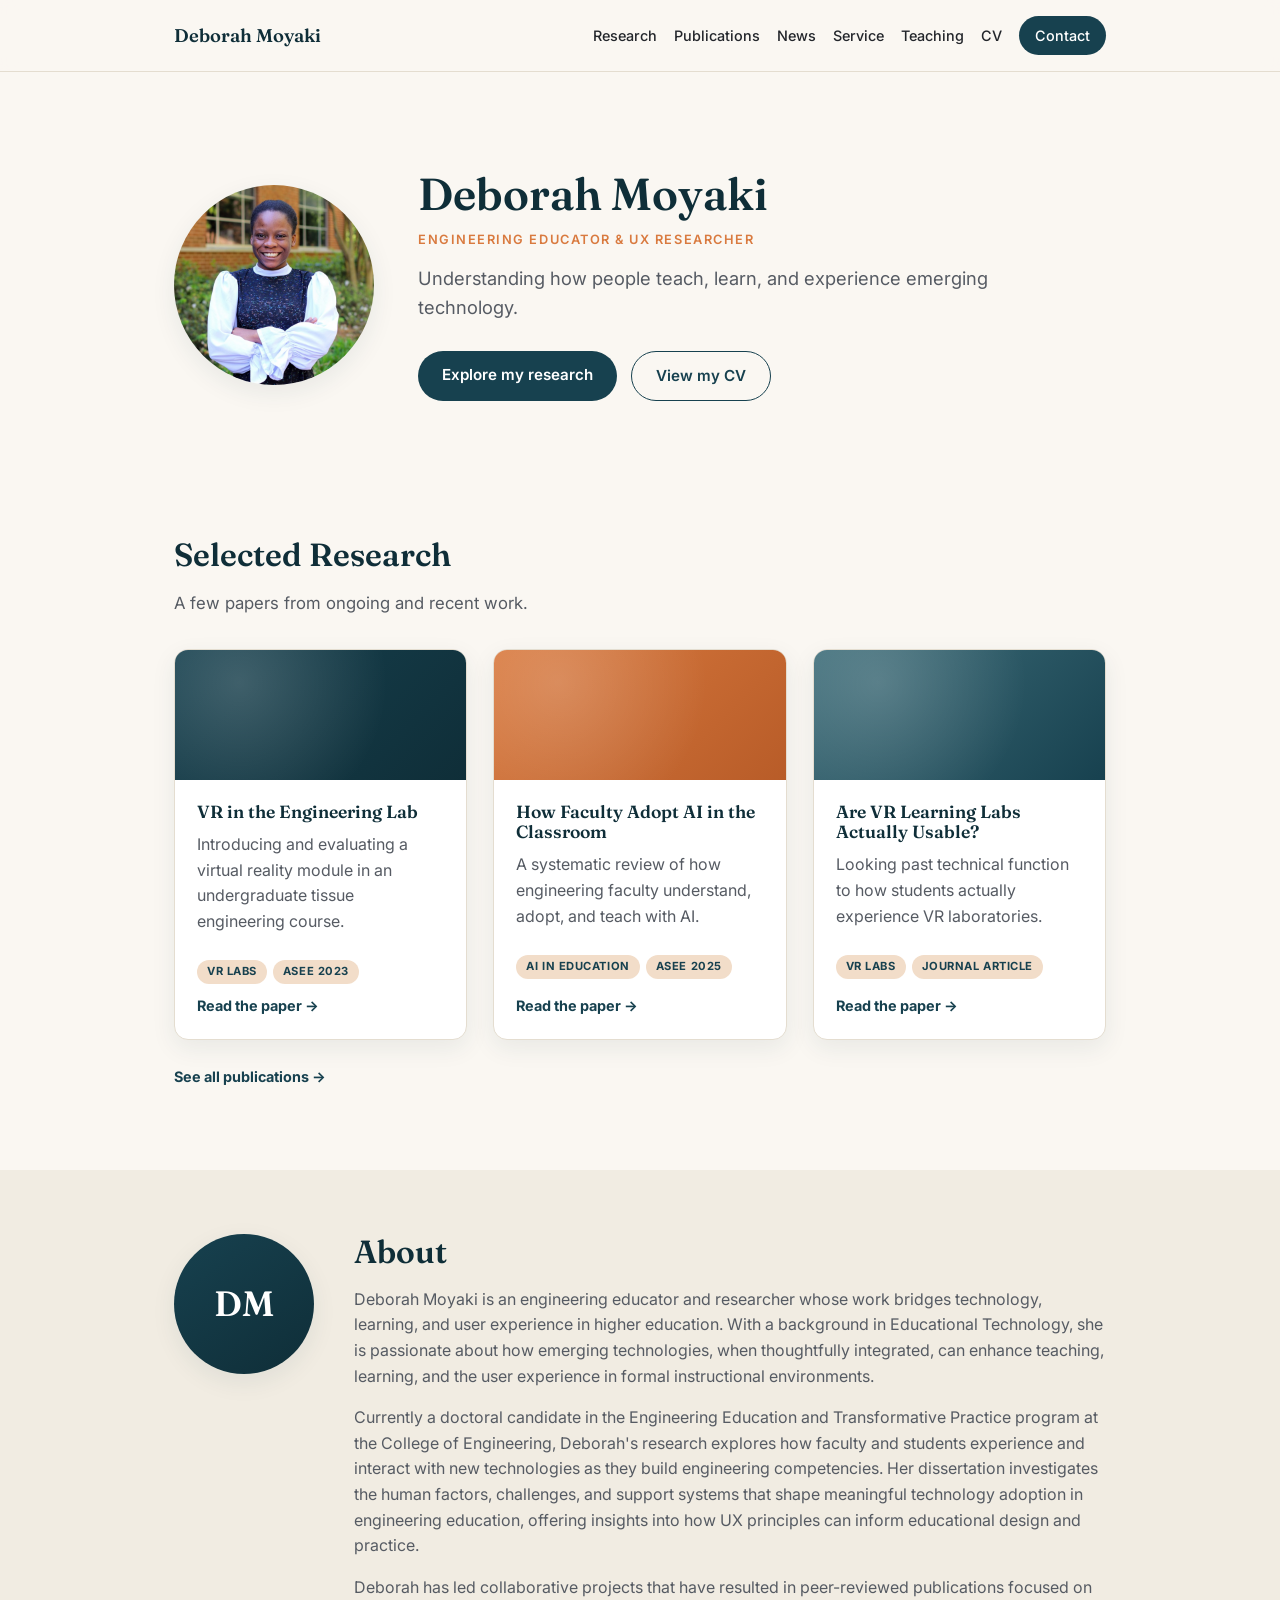
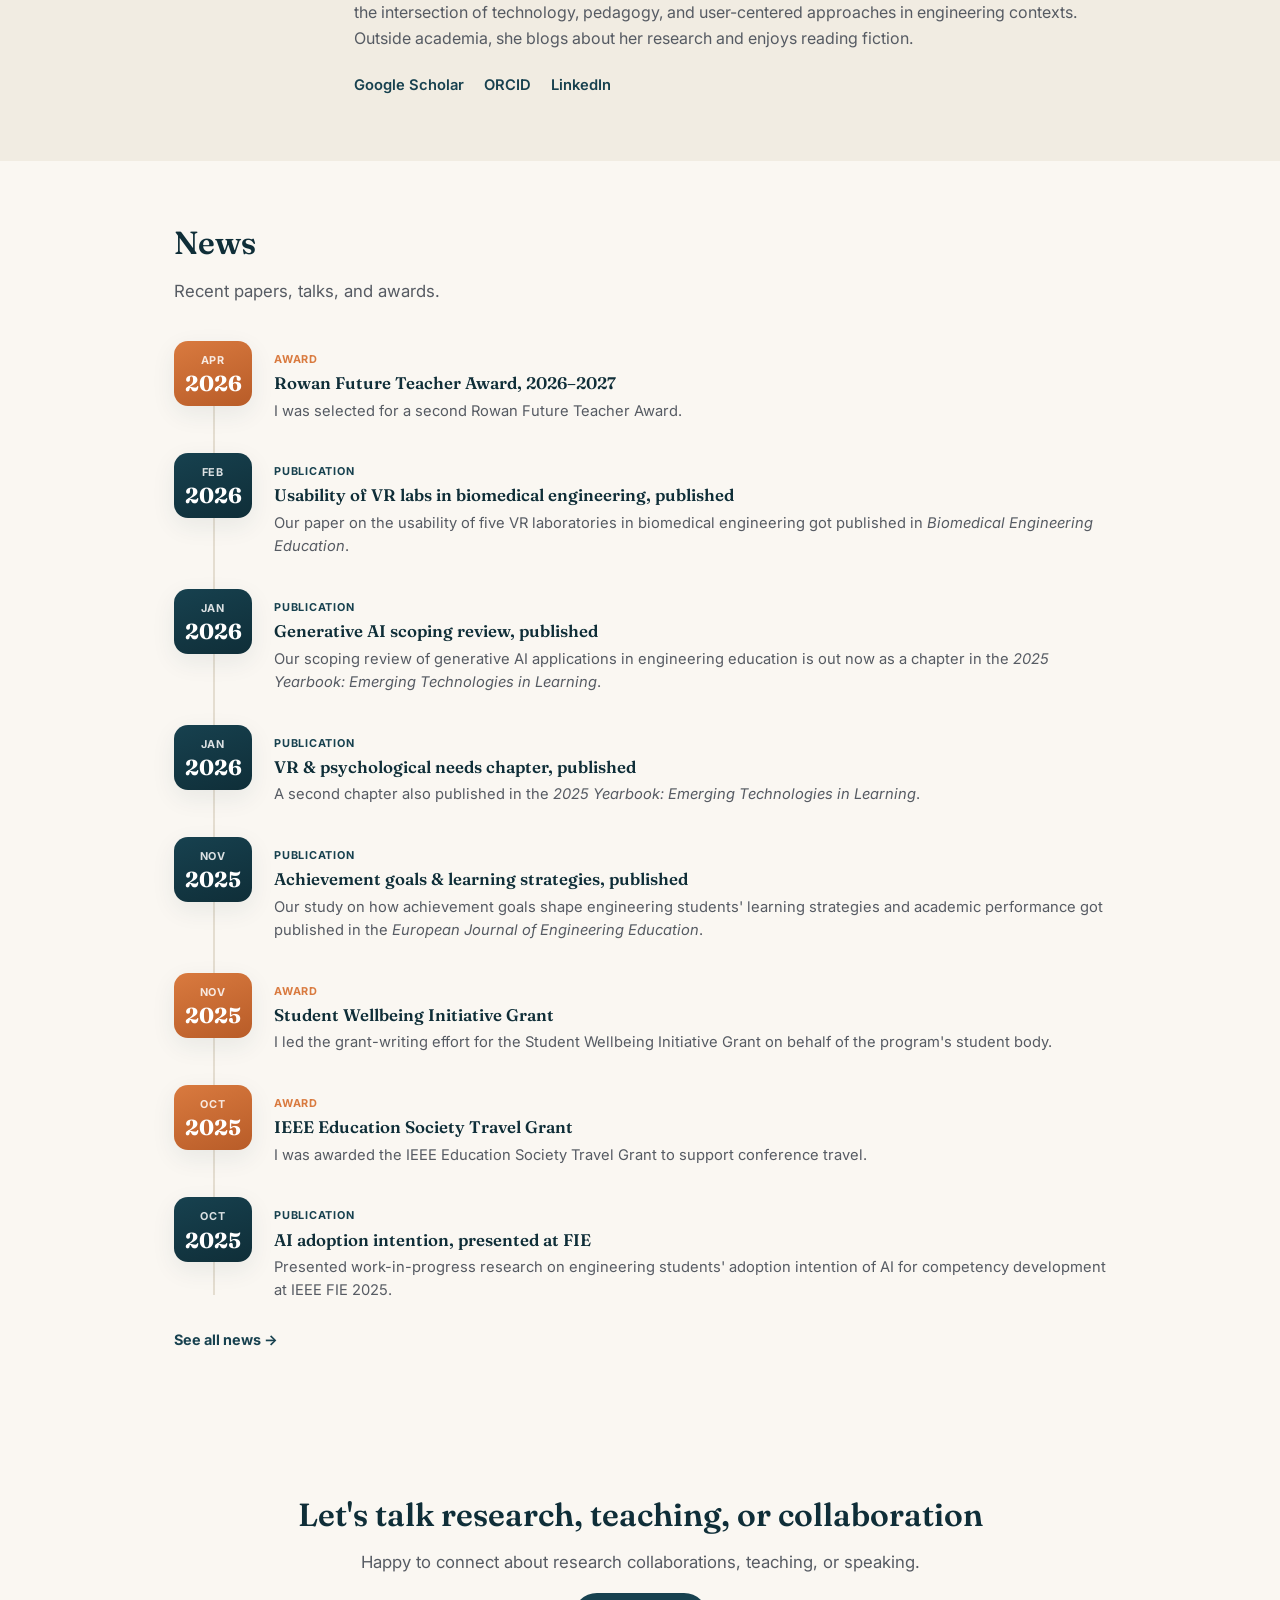
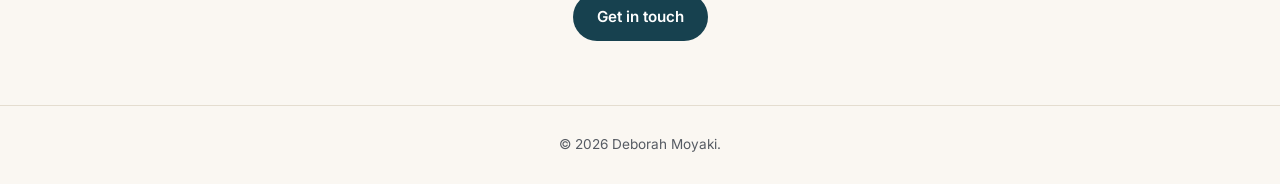
==== commit cb1a39a9: "updated how news is handled" ====
--- a/index.html
+++ b/index.html
@@ -113,81 +113,7 @@
     <div class="wrap">
       <h2>News</h2>
       <p class="section-lede">Recent papers, talks, and awards.</p>
-      <div class="news-feed">
-
-        <div class="news-item is-award">
-          <div class="news-date-badge is-award"><span class="nd-month">Apr</span><span class="nd-year">2026</span></div>
-          <div class="news-item-body">
-            <span class="news-item-type">Award</span>
-            <h3>Rowan Future Teacher Award, 2026–2027</h3>
-            <p>Selected for a second Rowan Future Teacher Award.</p>
-          </div>
-        </div>
-
-        <div class="news-item">
-          <div class="news-date-badge"><span class="nd-month">Feb</span><span class="nd-year">2026</span></div>
-          <div class="news-item-body">
-            <span class="news-item-type">Publication</span>
-            <h3>Usability of VR labs in biomedical engineering, published</h3>
-            <p>Our paper on the usability of five VR laboratories in biomedical engineering got published in <em>Biomedical Engineering Education</em>.</p>
-          </div>
-        </div>
-
-        <div class="news-item">
-          <div class="news-date-badge"><span class="nd-month">Jan</span><span class="nd-year">2026</span></div>
-          <div class="news-item-body">
-            <span class="news-item-type">Publication</span>
-            <h3>Generative AI scoping review, published</h3>
-            <p>A scoping review of generative AI applications in engineering education, now a chapter in the <em>2025 Yearbook: Emerging Technologies in Learning</em>.</p>
-          </div>
-        </div>
-
-        <div class="news-item">
-          <div class="news-date-badge"><span class="nd-month">Jan</span><span class="nd-year">2026</span></div>
-          <div class="news-item-body">
-            <span class="news-item-type">Publication</span>
-            <h3>VR &amp; psychological needs chapter, published</h3>
-            <p>A second chapter on how VR learning environments meet students' psychological needs, also in the <em>2025 Yearbook: Emerging Technologies in Learning</em>.</p>
-          </div>
-        </div>
-
-        <div class="news-item">
-          <div class="news-date-badge"><span class="nd-month">Nov</span><span class="nd-year">2025</span></div>
-          <div class="news-item-body">
-            <span class="news-item-type">Publication</span>
-            <h3>Achievement goals &amp; learning strategies, published</h3>
-            <p>Our study on achievement goals and engineering students' learning strategies got published in the <em>European Journal of Engineering Education</em>.</p>
-          </div>
-        </div>
-
-        <div class="news-item is-award">
-          <div class="news-date-badge is-award"><span class="nd-month">Nov</span><span class="nd-year">2025</span></div>
-          <div class="news-item-body">
-            <span class="news-item-type">Award</span>
-            <h3>Student Wellbeing Initiative Grant</h3>
-            <p>Led the grant-writing effort on behalf of the program's student body.</p>
-          </div>
-        </div>
-
-        <div class="news-item is-award">
-          <div class="news-date-badge is-award"><span class="nd-month">Oct</span><span class="nd-year">2025</span></div>
-          <div class="news-item-body">
-            <span class="news-item-type">Award</span>
-            <h3>IEEE Education Society Travel Grant</h3>
-            <p>Awarded to support conference travel.</p>
-          </div>
-        </div>
-
-        <div class="news-item">
-          <div class="news-date-badge"><span class="nd-month">Oct</span><span class="nd-year">2025</span></div>
-          <div class="news-item-body">
-            <span class="news-item-type">Publication</span>
-            <h3>AI adoption intention, presented at FIE</h3>
-            <p>Work-in-progress research on engineering students' adoption intention of AI, presented at IEEE FIE 2025.</p>
-          </div>
-        </div>
-
-      </div>
+      <div class="news-feed" id="newsFeedHome"></div>
       <p style="margin-top: 24px;"><a class="case-link" href="/news.html">See all news &rarr;</a></p>
     </div>
   </section>
@@ -203,6 +129,7 @@
 </main>
 
 <div id="site-footer"></div>
+<script src="/assets/js/news-data.js"></script>
 <script src="/assets/js/main.js"></script>
 </body>
 </html>
